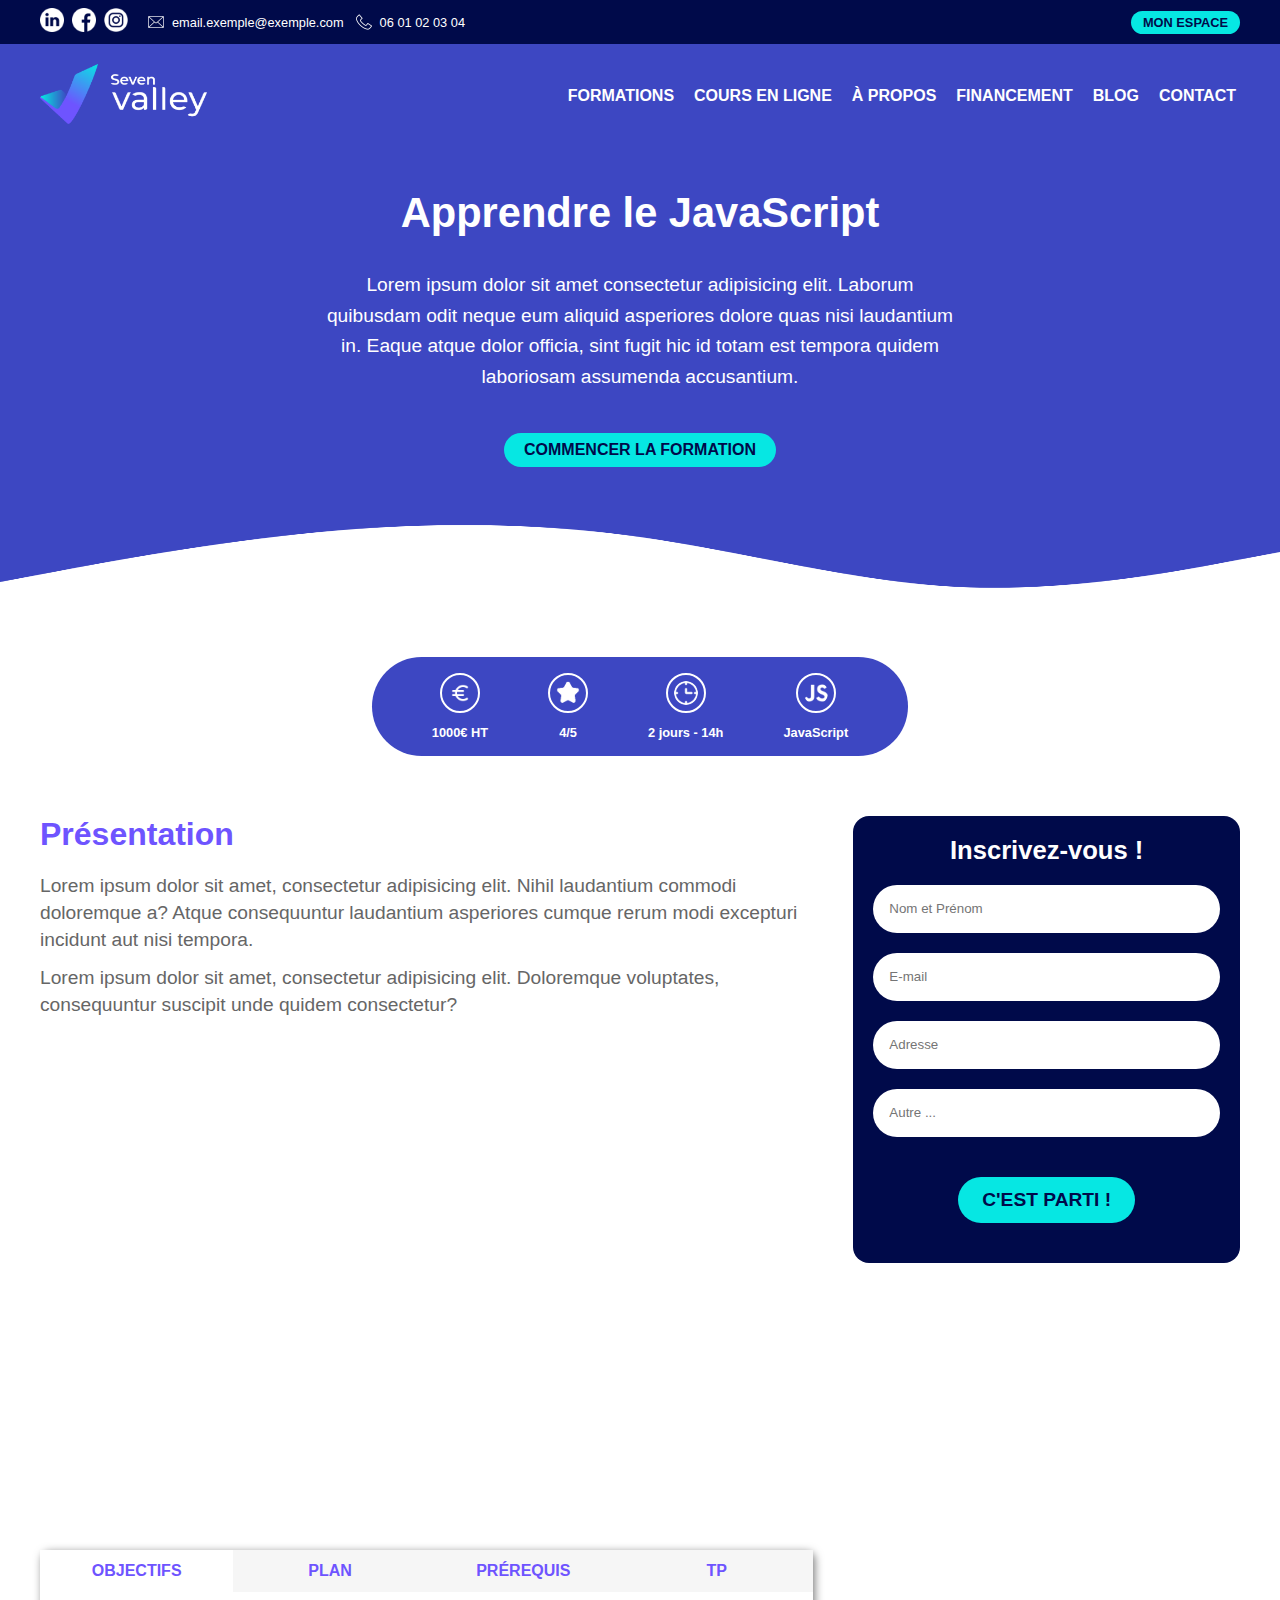
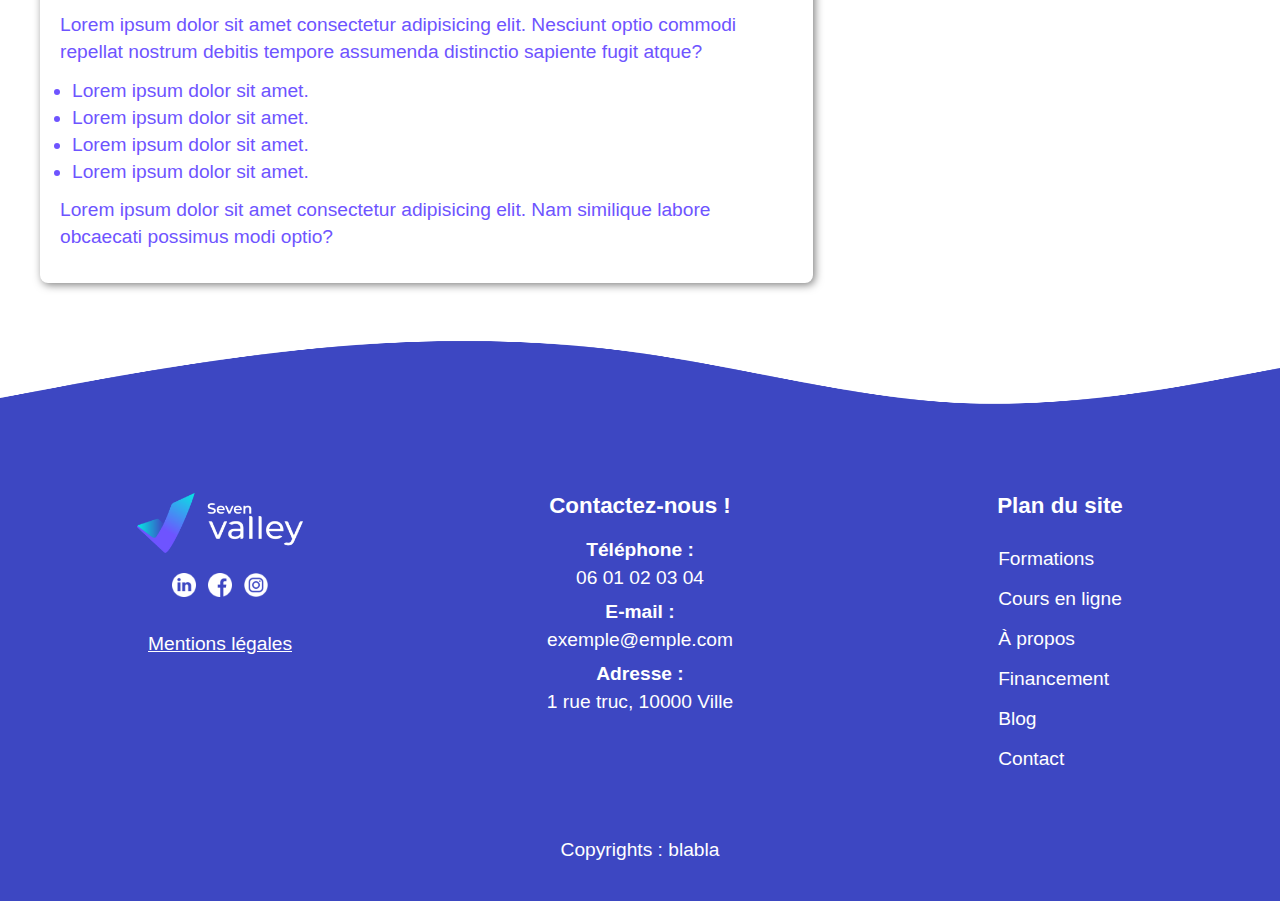
==== formation-details.html @ 1a5e779c "formation-details mobile & desktop" ====
<!DOCTYPE html>
<html lang="en">
	<head>
		<meta charset="UTF-8" />
		<meta name="viewport" content="width=device-width, initial-scale=1.0" />
		<meta
			name="description"
			content="Lorem ipsum, dolor sit amet consectetur adipisicing elit. Minus, vel." />
		<title>Seven Valley - Accueil</title>

		<link
			rel="stylesheet"
			href="./style/scss/formation-details/formation-details.css" />
	</head>
	<body>
		<header>
			<div class="banner--container">
				<section class="banner--wrapper section--wrapper">
					<div class="banner--content">
						<div class="banner--socials">
							<a href="#" class="link icon-size-small">
								<img src="./public/images/linkedin_full_white.png" alt="icon" />
							</a>
							<a href="#" class="link icon-size-small">
								<img src="./public/images/facebook_full_white.png" alt="icon" />
							</a>
							<a href="#" class="link icon-size-small">
								<img
									src="./public/images/instagram_full_white.png"
									alt="icon" />
							</a>
						</div>

						<div class="banner--contacts">
							<a
								href="#"
								class="link icon-size-smaller font-size-smaller font-color-white">
								<img src="./public/images/enveloppe_white.png" alt="icon" />
								email.exemple@exemple.com
							</a>
							<a
								href="#"
								class="link icon-size-smaller font-size-smaller font-color-white">
								<img src="./public/images/mobile_white.png" alt="icon" />
								06 01 02 03 04
							</a>
						</div>
					</div>

					<div class="user--container">
						<button
							id="userButton"
							class="btn-cta btn-size-small btn-theme-secondary">
							MON ESPACE
						</button>
					</div>
				</section>
			</div>

			<div class="header--main--container">
				<div class="menu--container">
					<div class="menu--wrapper section--wrapper">
						<a href="./index.html">
							<img
								src="./public/images/logo.png"
								alt="logo"
								class="menu--logo cursor" />
						</a>

						<div class="link cursor icon-size-large menu--hamburger--container">
							<img
								src="./public/images/menu_white.png"
								alt="icon"
								id="menuMobileButton" />
						</div>

						<nav class="menu--nav--desktop">
							<a href="./index.html" class="menu--link--desktop">FORMATIONS</a>
							<a href="./nos-formation.html" class="menu--link--desktop"
								>COURS EN LIGNE</a
							>
							<a href="./formation-details.html" class="menu--link--desktop"
								>&Agrave; PROPOS</a
							>
							<a href="#" class="menu--link--desktop">FINANCEMENT</a>
							<a href="#" class="menu--link--desktop">BLOG</a>
							<a href="#" class="menu--link--desktop">CONTACT</a>
						</nav>
					</div>

					<div class="menu--container--mobile" id="menuMobileContainer">
						<div class="menu--wrapper--mobile">
							<div
								class="menu--cross--container--mobile cursor icon-size-medium">
								<img
									src="./public/images/croix.png"
									alt="icon"
									id="menuMobileCrossButton" />
							</div>

							<nav class="menu--nav--mobile">
								<a
									href="./index.html"
									class="menu--link--mobile font-size-larger font-color-black font-weight-bold"
									>FORMATIONS</a
								>
								<a
									href="./nos-formation.html"
									class="menu--link--mobile font-size-larger font-color-black font-weight-bold"
									>COURS EN LIGNE</a
								>
								<a
									href="./formation-details.html"
									class="menu--link--mobile font-size-larger font-color-black font-weight-bold"
									>&Agrave; PROPOS</a
								>
								<a
									href="#"
									class="menu--link--mobile font-size-larger font-color-black font-weight-bold"
									>CONTACT</a
								>
								<a
									href="#"
									class="menu--link--mobile font-size-larger font-color-black font-weight-bold"
									>MON ESPACE</a
								>
							</nav>
						</div>
					</div>

					<div class="hero--container">
						<div class="hero--wrapper section--wrapper">
							<div
								class="hero--content--container hero--content--formationDetails">
								<h1 class="title-size-larger font-color-white">
									Apprendre le JavaScript
								</h1>
								<p class="font-size-medium font-color-white">
									Lorem ipsum dolor sit amet consectetur adipisicing elit.
									Laborum quibusdam odit neque eum aliquid asperiores dolore
									quas nisi laudantium in. Eaque atque dolor officia, sint fugit
									hic id totam est tempora quidem laboriosam assumenda
									accusantium.
								</p>

								<div class="hero--cta--container">
									<button
										id="heroButton"
										class="btn-cta btn-size-medium btn-theme-secondary">
										COMMENCER LA FORMATION
									</button>
								</div>
							</div>
						</div>
					</div>
				</div>
			</div>

			<div class="header--bottom">
				<img src="./public/images/wave.png" alt="deco" />
			</div>

			<main>
				<section class="resume--container">
					<div class="resume--wrapper">
						<div class="resume--section icon-size-large">
							<img src="./public/images/euro (1)_white.png" alt="icon" />
							<p class="font-size-smaller font-color-white font-weight-bold">
								<span>1000</span>€ HT
							</p>
						</div>

						<div class="resume--section icon-size-large">
							<img src="./public/images/star_white.png" alt="icon" />
							<p class="font-size-smaller font-color-white font-weight-bold">
								<span>4</span>/5
							</p>
						</div>

						<div class="resume--section icon-size-large">
							<img src="./public/images/lhorloge_white.png" alt="icon" />
							<p class="font-size-smaller font-color-white font-weight-bold">
								<span>2 jours - 14h</span>
							</p>
						</div>

						<div class="resume--section icon-size-large">
							<img src="./public/images/js_white.png" alt="icon" />
							<p class="font-size-smaller font-color-white font-weight-bold">
								<span>JavaScript</span>
							</p>
						</div>
					</div>
				</section>

				<section class="grid--container">
					<div class="grid--wrapper section--wrapper">
						<section class="description--container">
							<h2 class="title-size-large font-color-main">Présentation</h2>
							<p class="font-size-medium font-color-grey">
								Lorem ipsum dolor sit amet, consectetur adipisicing elit. Nihil
								laudantium commodi doloremque a? Atque consequuntur laudantium
								asperiores cumque rerum modi excepturi incidunt aut nisi
								tempora.
							</p>
							<p class="font-size-medium font-color-grey">
								Lorem ipsum dolor sit amet, consectetur adipisicing elit.
								Doloremque voluptates, consequuntur suscipit unde quidem
								consectetur?
							</p>
						</section>

						<section class="video--container">
							<iframe
								width="560"
								height="315"
								src="https://www.youtube.com/embed/C4fKF2J-hKU?si=i8AaSQhoHSLv7rYm"
								title="YouTube video player"
								frameborder="0"
								allow="accelerometer; autoplay; clipboard-write; encrypted-media; gyroscope; picture-in-picture; web-share"
								referrerpolicy="strict-origin-when-cross-origin"
								allowfullscreen></iframe>
						</section>

						<section class="details--container">
							<div class="details--header">
								<button
									class="btn-details font-color-main font-size-small font-weight-bold activated">
									OBJECTIFS
								</button>

								<button
									class="btn-details font-color-main font-size-small font-weight-bold">
									PLAN
								</button>

								<button
									class="btn-details font-color-main font-size-small font-weight-bold">
									PR&Eacute;REQUIS
								</button>

								<button
									class="btn-details font-color-main font-size-small font-weight-bold">
									TP
								</button>
							</div>

							<div class="details--content">
								<p class="font-size-medium font-color-main">
									Lorem ipsum dolor sit amet consectetur adipisicing elit.
									Nesciunt optio commodi repellat nostrum debitis tempore
									assumenda distinctio sapiente fugit atque?
								</p>
								<ul>
									<li class="font-size-medium font-color-main">
										Lorem ipsum dolor sit amet.
									</li>
									<li class="font-size-medium font-color-main">
										Lorem ipsum dolor sit amet.
									</li>
									<li class="font-size-medium font-color-main">
										Lorem ipsum dolor sit amet.
									</li>
									<li class="font-size-medium font-color-main">
										Lorem ipsum dolor sit amet.
									</li>
								</ul>
								<p class="font-size-medium font-color-main">
									Lorem ipsum dolor sit amet consectetur adipisicing elit. Nam
									similique labore obcaecati possimus modi optio?
								</p>
							</div>
						</section>

						<section class="suscribe--container">
							<h2 class="title-size-medium font-color-white font-weight-bold">
								Inscrivez-vous !
							</h2>

							<form action="#" class="suscribe--form">
								<input
									type="text"
									name="name"
									id="name"
									placeholder="Nom et Prénom" />
								<input
									type="text"
									name="email"
									id="email"
									placeholder="E-mail" />
								<input
									type="text"
									name="adresse"
									id="adresse"
									placeholder="Adresse" />
								<input
									type="text"
									name="other"
									id="other"
									placeholder="Autre ..." />

								<div class="details--cta--container">
									<button class="btn-cta btn-size-large btn-theme-secondary">
										C'EST PARTI !
									</button>
								</div>
							</form>
						</section>
					</div>
				</section>
			</main>

			<div class="footer--top">
				<img src="./public/images/wave (1).png" alt="deco" />
			</div>

			<footer class="footer--container">
				<div class="footer--wrapper section--wrapper">
					<div class="footer--left">
						<img src="./public/images/logo.png" alt="logo" />

						<div class="footer--socials">
							<a href="#" class="link icon-size-medium">
								<img src="./public/images/linkedin_full_white.png" alt="icon" />
							</a>
							<a href="#" class="link icon-size-medium">
								<img src="./public/images/facebook_full_white.png" alt="icon" />
							</a>
							<a href="#" class="link icon-size-medium">
								<img
									src="./public/images/instagram_full_white.png"
									alt="icon" />
							</a>
						</div>

						<a
							href="#"
							class="footer--mentionsLegales font-size-medium font-color-white"
							>Mentions légales</a
						>
					</div>
					<div class="footer--mid">
						<h3 class="title-size-small font-color-white">Contactez-nous !</h3>

						<div class="footer--mid--section">
							<p class="font-size-medium font-color-white font-weight-bold">
								Téléphone :
							</p>
							<a href="#" class="font-size-medium font-color-white"
								>06 01 02 03 04</a
							>
						</div>

						<div class="footer--mid--section">
							<p class="font-size-medium font-color-white font-weight-bold">
								E-mail :
							</p>
							<a href="#" class="font-size-medium font-color-white"
								>exemple@emple.com</a
							>
						</div>

						<div class="footer--mid--section">
							<p class="font-size-medium font-color-white font-weight-bold">
								Adresse :
							</p>
							<a href="#" class="font-size-medium font-color-white"
								>1 rue truc, 10000 Ville</a
							>
						</div>
					</div>
					<div class="footer--right">
						<h3 class="title-size-small font-color-white">Plan du site</h3>

						<nav class="footer--nav">
							<a href="./index.html" class="footer--link">Formations</a>
							<a href="./nos-formation.html" class="footer--link"
								>Cours en ligne</a
							>
							<a href="./formation-details.html" class="footer--link"
								>&Agrave; propos</a
							>
							<a href="#" class="footer--link">Financement</a>
							<a href="#" class="footer--link">Blog</a>
							<a href="#" class="footer--link">Contact</a>
						</nav>
					</div>

					<div class="footer--bottom">
						<p class="font-size-medium font-color-white">Copyrights : blabla</p>
					</div>
				</div>
			</footer>
		</header>
	</body>
</html>
---- style/scss/formation-details/formation-details.css ----
:root {
  --text-black: #333;
  --text-grey: #666;
  --text-white: #fff;
  --text-main: #000a4a;
  --text-main-light: #6e54ff;
  --text-secondary: #06e7e3;
  --bg-white: #fff;
  --bg-white-dark: #f6f6f6;
  --bg-main: #000a4a;
  --bg-main-light: #3d47c2;
  --bg-secondary: #06e7e3;
}

* {
  margin: 0;
  padding: 0;
  box-sizing: border-box;
  text-decoration: none;
}

html {
  font-size: 16px;
  font-family: Arial, Helvetica, sans-serif;
}

body {
  width: 100vw;
  max-width: 100%;
  min-height: 100vh;
}

.banner--container {
  width: 100%;
  background: var(--bg-main);
}

.banner--wrapper {
  padding-top: 6px;
  padding-bottom: 6px;
  display: flex;
  align-items: center;
  justify-content: space-between;
}

.banner--content {
  width: 100%;
  display: flex;
  align-items: center;
  justify-content: space-between;
}

.banner--socials {
  display: flex;
  align-items: center;
  gap: 8px;
}

.banner--contacts {
  display: flex;
  align-items: center;
  gap: 12px;
}
.banner--contacts .link {
  display: flex;
  align-items: center;
  gap: 8px;
}

.user--container {
  display: none;
}

@media (min-width: 769px) {
  .banner--wrapper {
    padding-top: 8px;
    padding-bottom: 8px;
  }
  .banner--content {
    justify-content: flex-start;
    gap: 20px;
  }
  .user--container {
    display: block;
  }
}
.menu--wrapper {
  padding-top: 12px;
  padding-bottom: 12px;
  display: flex;
  align-items: center;
  justify-content: space-between;
}

.menu--nav--desktop {
  display: none;
}

.menu--logo {
  height: 40px;
  width: auto;
}

.menu--container--mobile {
  width: 100vw;
  height: 100vh;
  background: #fff;
  box-shadow: 2px 2px 4px rgba(0, 0, 0, 0.5);
  position: fixed;
  top: 0;
  left: -100%;
  transition: all 0.4s ease-in-out;
}
.menu--container--mobile.opened {
  left: 0;
}

.menu--wrapper--mobile {
  padding: 40px 20px;
  display: flex;
  flex-direction: column;
}

.menu--cross--container--mobile {
  display: flex;
  align-items: center;
  justify-content: end;
  margin-bottom: 40px;
}

.menu--nav--mobile {
  display: flex;
  flex-direction: column;
}

.menu--link--mobile {
  height: 60px;
  padding: 0 12px;
  display: flex;
  align-items: center;
}

@media (min-width: 976px) {
  .menu--hamburger--container {
    display: none;
  }
  .menu--container--mobile {
    display: none;
  }
  .menu--wrapper {
    padding-top: 20px;
    padding-bottom: 20px;
  }
  .menu--logo {
    height: 60px;
  }
  .menu--nav--desktop {
    display: flex;
    align-items: center;
    gap: 12px;
  }
  .menu--link--desktop {
    width: -moz-fit-content;
    width: fit-content;
    padding: 4px 4px;
    font-weight: bold;
    color: var(--text-white);
    display: flex;
    align-items: center;
  }
}
.hero--wrapper {
  padding-top: 40px;
  padding-bottom: 40px;
  display: flex;
  flex-wrap: wrap;
}

.hero--content--container h1 {
  margin-bottom: 32px;
  text-align: center;
  line-height: 1.2;
}
.hero--content--container p {
  margin-bottom: 40px;
  text-align: center;
  line-height: 1.6;
}

.hero--cta--container {
  display: flex;
  justify-content: center;
}

.hero--image--container {
  display: none;
}

@media (min-width: 976px) {
  .hero--wrapper {
    flex-wrap: nowrap;
    gap: 100px;
  }
  .hero--content--container {
    flex-grow: 1;
  }
  .hero--content--container h1 {
    text-align: start;
  }
  .hero--content--container p {
    text-align: start;
  }
  .hero--image--container {
    width: clamp(450px, 80%, 550px);
    aspect-ratio: 1/1;
    border-radius: 100px;
    display: flex;
    justify-content: center;
    align-items: flex-start;
    overflow: hidden;
  }
  .hero--image--container img {
    width: 100%;
    height: auto;
    -o-object-fit: cover;
       object-fit: cover;
  }
  .hero--cta--container {
    justify-content: flex-start;
  }
}
.hero--content--formations, .hero--content--formationDetails {
  width: clamp(200px, 100%, 640px);
  margin: auto;
  flex-grow: 0;
}
.hero--content--formations h1, .hero--content--formationDetails h1 {
  text-align: center;
}
.hero--content--formations p, .hero--content--formationDetails p {
  text-align: center;
}

.hero--content--formationDetails .hero--cta--container {
  display: flex;
  align-items: center;
  justify-content: center;
}

.header--main--container {
  background: var(--bg-main-light);
}

.header--bottom {
  width: 100%;
  height: 150px;
}
.header--bottom img {
  height: 150px;
  width: 100vw;
  -o-object-fit: fill;
     object-fit: fill;
}

.resume--wrapper {
  width: -moz-fit-content;
  width: fit-content;
  padding: 12px 32px;
  margin: auto;
  background: var(--bg-main-light);
  border-radius: 100px;
  display: flex;
  align-items: center;
  gap: 32px;
  margin-bottom: 60px;
}

.resume--section {
  display: flex;
  flex-direction: column;
  align-items: center;
  gap: 12px;
}
.resume--section img {
  border: 2px solid var(--bg-white);
  border-radius: 100px;
  padding: 6px;
}
.resume--section p {
  white-space: nowrap;
}

@media (min-width: 769px) {
  .resume--wrapper {
    padding: 16px 60px;
    gap: 60px;
  }
}
.grid--container {
  margin-bottom: 40px;
}

.grid--wrapper {
  display: grid;
  grid-template-columns: 1fr;
  gap: 40px;
}

@media (min-width: 769px) {
  .grid--wrapper {
    grid-template-columns: 2fr 1fr;
    gap: 40px 40px;
  }
}
.description--container h2 {
  margin-bottom: 20px;
}
.description--container p {
  margin-bottom: 12px;
  line-height: 1.4;
}

@media (min-width: 769px) {
  .description--container {
    grid-area: 1/1/2/2;
  }
}
iframe {
  aspect-ratio: 16/9;
  height: 100%;
  width: 100%;
}

@media (min-width: 769px) {
  .video--container {
    grid-area: 2/1/3/2;
  }
}
.details--container {
  width: 100%;
  border-radius: 8px;
  box-shadow: 2px 2px 8px rgba(0, 0, 0, 0.5);
}

.details--header {
  display: flex;
  align-items: center;
  justify-content: space-evenly;
}

.details--content {
  width: 100%;
  padding: 20px;
}
.details--content p, .details--content ul {
  margin-bottom: 12px;
  line-height: 1.4;
}
.details--content li {
  position: relative;
  left: 12px;
}

@media (min-width: 769px) {
  .details--container {
    grid-area: 3/1/4/2;
  }
}
.suscribe--container {
  height: -moz-fit-content;
  height: fit-content;
  background: var(--bg-main);
  padding: 20px 20px 40px;
  border-radius: 16px;
}
.suscribe--container h2 {
  margin-bottom: 20px;
  text-align: center;
}

.suscribe--form {
  width: 100%;
  display: flex;
  flex-direction: column;
  align-items: center;
  gap: 20px;
}
.suscribe--form input {
  width: 100%;
  height: 48px;
  padding: 0 16px;
  background: var(--bg-white);
  outline: none;
  border: none;
  border-radius: 100px;
}
.suscribe--form input:nth-child(4) {
  margin-bottom: 20px;
}

@media (min-width: 769px) {
  .suscribe--container {
    grid-area: 1/2/4/3;
  }
}
.footer--top {
  width: 100%;
  height: 150px;
}
.footer--top img {
  height: 150px;
  width: 100vw;
  -o-object-fit: fill;
     object-fit: fill;
}

.footer--container {
  background: var(--bg-main-light);
}
.footer--container h3 {
  text-align: center;
}

.footer--wrapper {
  padding-top: 20px;
  padding-bottom: 40px;
  display: grid;
  grid-template-columns: repeat(1, 1fr);
  gap: 60px;
}

.footer--left {
  display: flex;
  flex-direction: column;
  align-items: center;
}
.footer--left img {
  height: 60px;
  width: auto;
  margin-bottom: 20px;
}

.footer--socials {
  display: flex;
  align-items: center;
  gap: 12px;
  margin-bottom: 12px;
}

.footer--mentionsLegales {
  text-decoration: underline;
}

.footer--mid h3 {
  margin-bottom: 20px;
}

.footer--mid--section {
  display: flex;
  flex-direction: column;
  gap: 6px;
  margin-bottom: 12px;
  text-align: center;
}

.footer--right h3 {
  margin-bottom: 20px;
}

.footer--nav {
  width: -moz-fit-content;
  width: fit-content;
  display: flex;
  flex-direction: column;
  margin: auto;
}

.footer--link {
  height: 32px;
  width: -moz-fit-content;
  width: fit-content;
  display: flex;
  align-items: center;
  color: var(--text-white);
  font-size: 0.8rem;
}

.footer--bottom {
  display: flex;
  align-items: center;
  justify-content: center;
}

@media (min-width: 976px) {
  .footer--wrapper {
    grid-template-columns: repeat(3, 1fr);
    gap: 60px;
  }
  .footer--link {
    height: 40px;
    font-size: 1.2rem;
  }
  .footer--bottom {
    grid-area: 2/2/3/3;
  }
}
.font-size-smaller {
  font-size: 0.6rem;
}

.font-size-small {
  font-size: 0.8rem;
}

.font-size-medium {
  font-size: 1rem;
}

.font-size-large {
  font-size: 1.2rem;
}

.font-size-larger {
  font-size: 1.4rem;
}

.title-size-small {
  font-size: 1.2rem;
  font-weight: bold;
}

.title-size-medium {
  font-size: 1.6rem;
  font-weight: bold;
}

.title-size-larger {
  font-size: 2rem;
  font-weight: bold;
}

.font-weight-bold {
  font-weight: bold;
}

.font-color-white {
  color: var(--text-white);
}

.font-color-black {
  color: var(--text-black);
}

.font-color-grey {
  color: var(--text-grey);
}

.font-color-main {
  color: var(--text-main-light);
}

@media (min-width: 769px) {
  .font-size-smaller {
    font-size: 0.8rem;
  }
  .font-size-small {
    font-size: 1rem;
  }
  .font-size-medium {
    font-size: 1.2rem;
  }
  .font-size-large {
    font-size: 1.4rem;
  }
  .title-size-small {
    font-size: 1.4rem;
  }
  .title-size-large {
    font-size: 2rem;
  }
  .title-size-larger {
    font-size: 2.6rem;
  }
}
.section--wrapper {
  max-width: 1280px;
  padding-left: 20px;
  padding-right: 20px;
  margin: auto;
}

@media (min-width: 769px) {
  .section--wrapper {
    padding-left: 30px;
    padding-right: 30px;
  }
}
@media (min-width: 967px) {
  .section--wrapper {
    padding-left: 40px;
    padding-right: 40px;
  }
}
.btn-cta {
  width: -moz-fit-content;
  width: fit-content;
  border: none;
  border-radius: 100px;
  font-weight: bold;
  white-space: nowrap;
  cursor: pointer;
}

.btn-filter {
  width: -moz-fit-content;
  width: fit-content;
  border: none;
  border-radius: 100px;
  white-space: nowrap;
  cursor: pointer;
}

.btn-details {
  width: 100%;
  padding: 12px 0px;
  background: var(--bg-white-dark);
  border: none;
  display: flex;
  align-items: center;
  justify-content: center;
  cursor: pointer;
}
.btn-details.activated {
  background: var(--bg-white);
}

.btn-size-small {
  padding: 4px 12px;
  font-size: 0.8rem;
}

.btn-size-medium {
  padding: 8px 20px;
  font-size: 1rem;
}

.btn-size-large {
  padding: 12px 24px;
  font-size: 1.2rem;
}

.btn-theme-secondary {
  color: var(--text-main);
  background: var(--bg-secondary);
}

.btn-theme-transparent {
  color: var(--text-secondary);
  background: transparent;
  border: 2px solid var(--bg-secondary);
}

.btn-theme-main {
  background: var(--bg-main-light);
}

.btn-theme-white {
  background: var(--bg-white);
}

.icon-size-smaller img {
  height: 12px;
  width: auto;
}

.icon-size-small img {
  height: 16px;
  width: auto;
}

.icon-size-medium img {
  height: 24px;
  width: auto;
}

.icon-size-large img {
  height: 40px;
  width: auto;
}

@media (min-width: 769px) {
  .icon-size-smaller img {
    height: 16px;
  }
  .icon-size-small img {
    height: 24px;
  }
}
.link {
  cursor: pointer;
}

.cursor {
  cursor: pointer;
}/*# sourceMappingURL=formation-details.css.map */
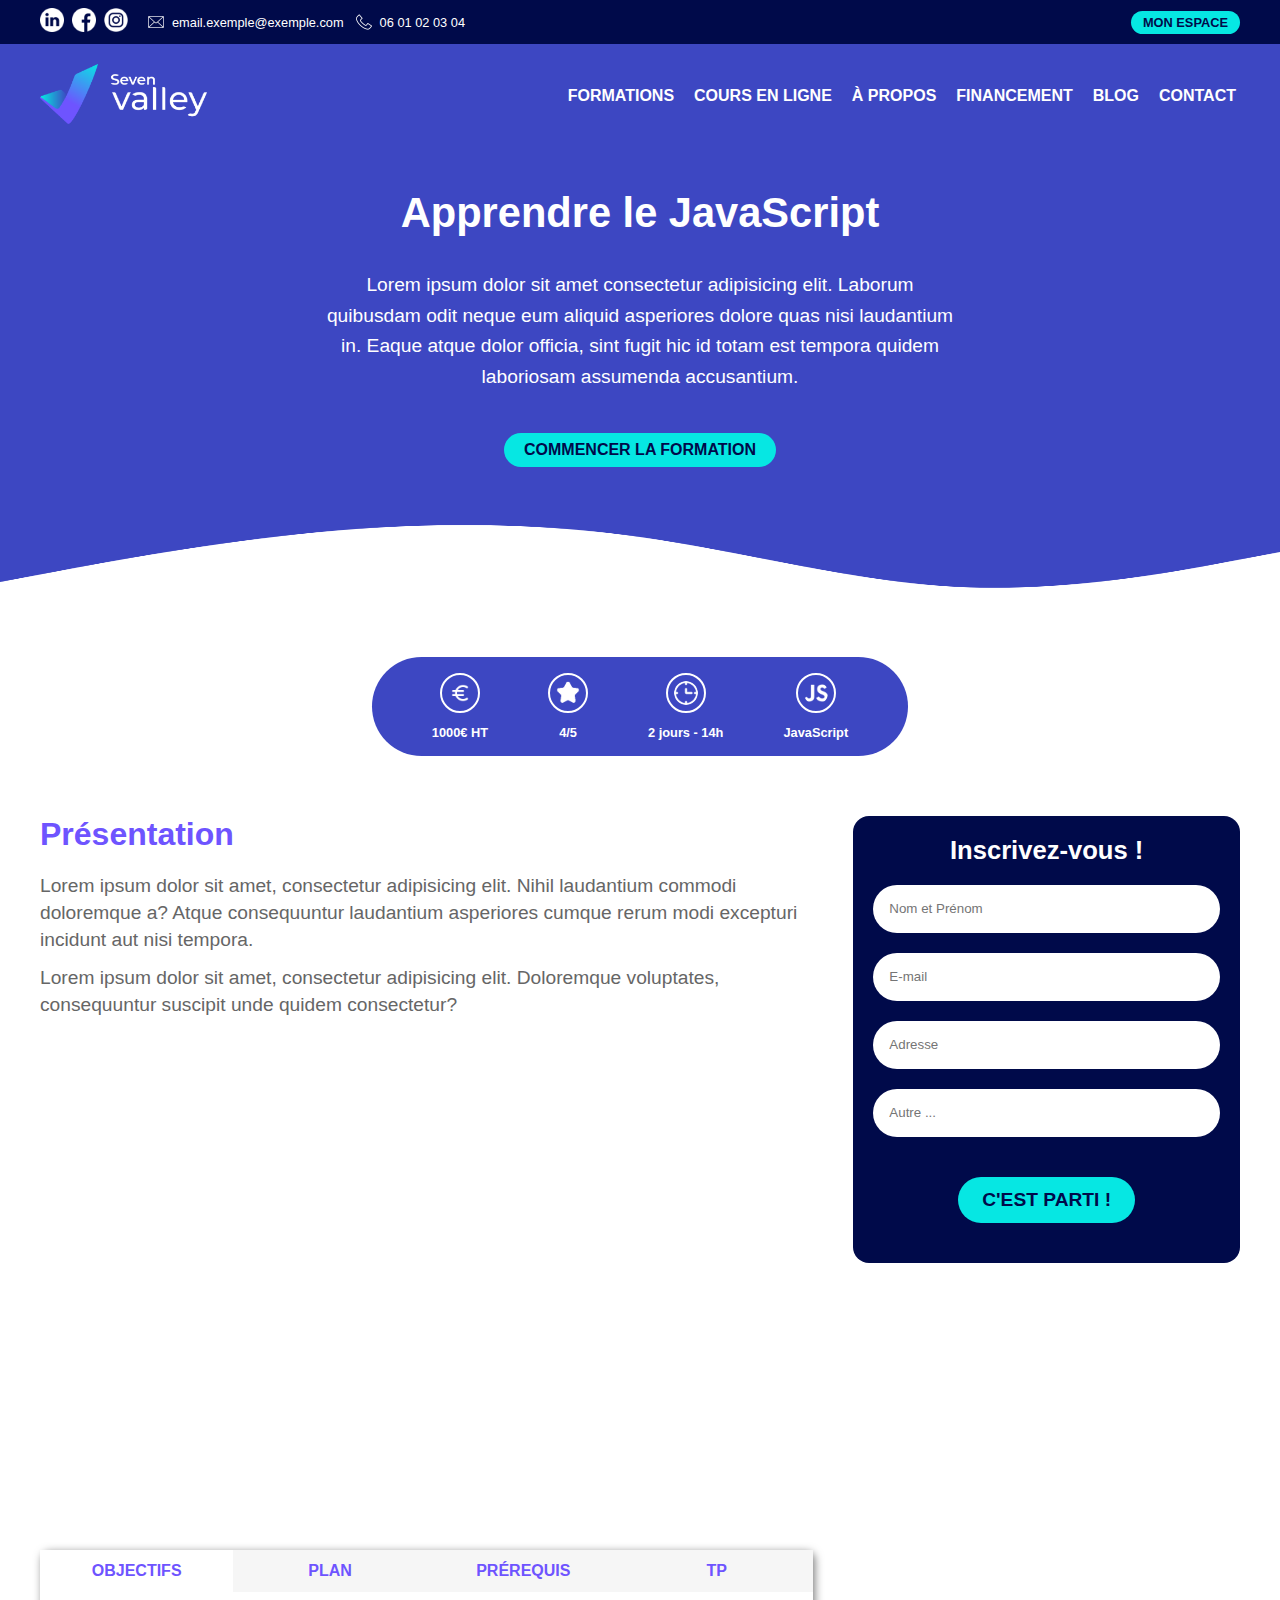
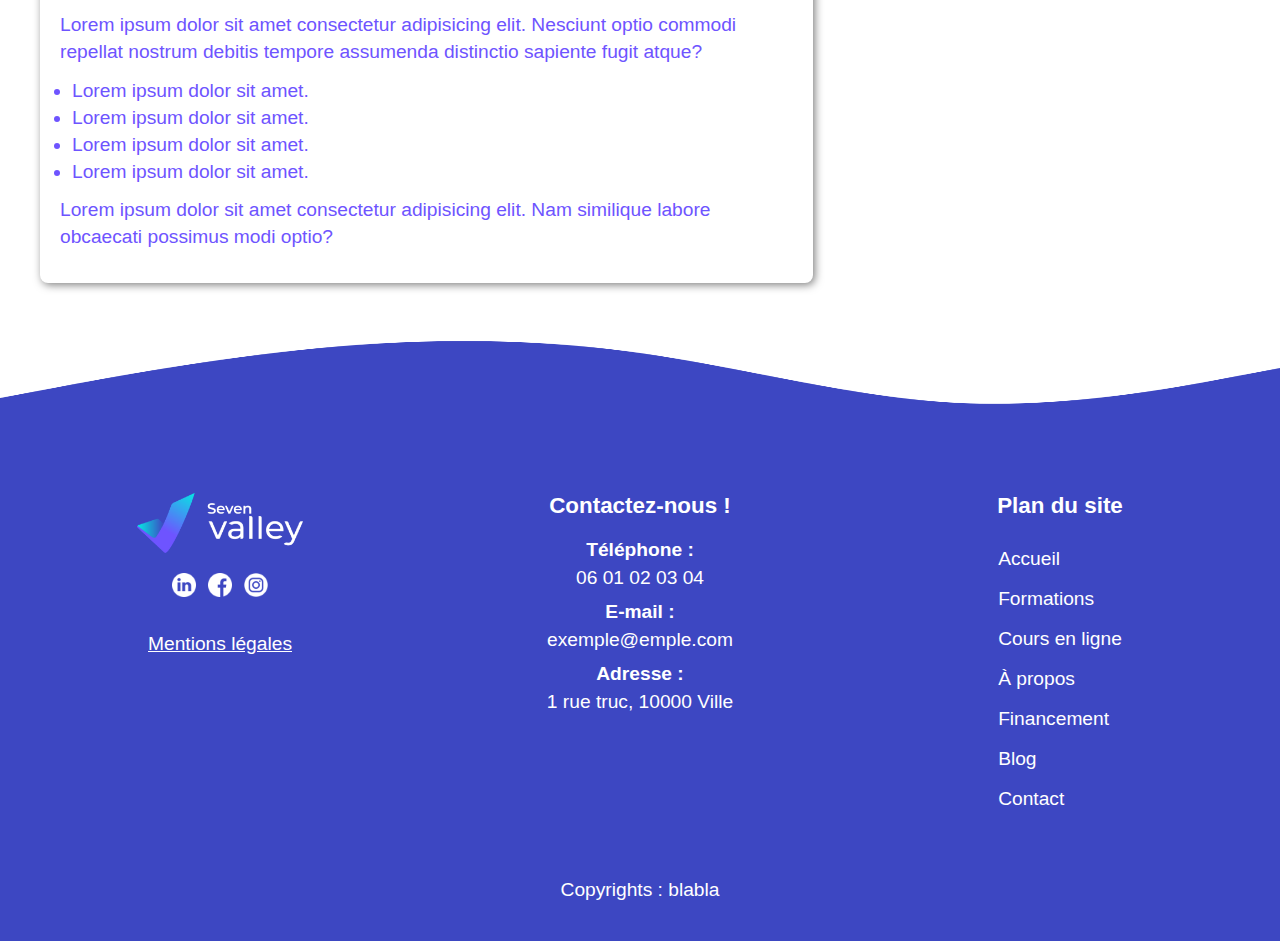
==== commit 5107ba9b: "correction nav, ajout nos-cours-en-ligne" ====
--- a/formation-details.html
+++ b/formation-details.html
@@ -71,58 +71,91 @@
 							<img
 								src="./public/images/menu_white.png"
 								alt="icon"
-								id="menuMobileButton" />
+								id="buttonHamburger" />
 						</div>
 
 						<nav class="menu--nav--desktop">
-							<a href="./index.html" class="menu--link--desktop">FORMATIONS</a>
-							<a href="./nos-formation.html" class="menu--link--desktop"
+							<a
+								href="./nos-formations.html"
+								class="menu--link--desktop"
+								id="linkElementDeskFormations"
+								>FORMATIONS</a
+							>
+							<a
+								href="./nos-cours-en-ligne.html"
+								class="menu--link--desktop"
+								id="linkElementDeskCoursEnLigne"
 								>COURS EN LIGNE</a
 							>
-							<a href="./formation-details.html" class="menu--link--desktop"
+							<a
+								href="#"
+								class="menu--link--desktop"
+								id="linkElementDeskAPropos"
 								>&Agrave; PROPOS</a
 							>
-							<a href="#" class="menu--link--desktop">FINANCEMENT</a>
+							<a
+								href="#"
+								class="menu--link--desktop"
+								id="linkElementFinancement"
+								>FINANCEMENT</a
+							>
 							<a href="#" class="menu--link--desktop">BLOG</a>
-							<a href="#" class="menu--link--desktop">CONTACT</a>
+							<a
+								href="#"
+								class="menu--link--desktop"
+								id="linkElementDeskContact"
+								>CONTACT</a
+							>
 						</nav>
 					</div>
 
-					<div class="menu--container--mobile" id="menuMobileContainer">
+					<div class="menu--container--mobile" id="menuMobile">
 						<div class="menu--wrapper--mobile">
 							<div
 								class="menu--cross--container--mobile cursor icon-size-medium">
 								<img
 									src="./public/images/croix.png"
 									alt="icon"
-									id="menuMobileCrossButton" />
+									id="buttonCross" />
 							</div>
 
 							<nav class="menu--nav--mobile">
 								<a
 									href="./index.html"
-									class="menu--link--mobile font-size-larger font-color-black font-weight-bold"
+									class="menu--link--mobile"
+									id="linkElementDeskFormations"
+									>ACCUEIL</a
+								>
+								<a
+									href="./nos-formations.html"
+									class="menu--link--mobile"
+									id="linkElementDeskFormations"
 									>FORMATIONS</a
 								>
 								<a
-									href="./nos-formation.html"
-									class="menu--link--mobile font-size-larger font-color-black font-weight-bold"
+									href="./nos-cours-en-ligne.html"
+									class="menu--link--mobile"
+									id="linkElementDeskCoursEnLigne"
 									>COURS EN LIGNE</a
 								>
 								<a
-									href="./formation-details.html"
-									class="menu--link--mobile font-size-larger font-color-black font-weight-bold"
+									href="#"
+									class="menu--link--mobile"
+									id="linkElementDeskAPropos"
 									>&Agrave; PROPOS</a
 								>
 								<a
 									href="#"
-									class="menu--link--mobile font-size-larger font-color-black font-weight-bold"
+									class="menu--link--mobile"
+									id="linkElementFinancement"
+									>FINANCEMENT</a
+								>
+								<a href="#" class="menu--link--mobile">BLOG</a>
+								<a
+									href="#"
+									class="menu--link--mobile"
+									id="linkElementDeskContact"
 									>CONTACT</a
-								>
-								<a
-									href="#"
-									class="menu--link--mobile font-size-larger font-color-black font-weight-bold"
-									>MON ESPACE</a
 								>
 							</nav>
 						</div>
@@ -144,11 +177,13 @@
 								</p>
 
 								<div class="hero--cta--container">
-									<button
-										id="heroButton"
-										class="btn-cta btn-size-medium btn-theme-secondary">
-										COMMENCER LA FORMATION
-									</button>
+									<a href="./formation.html">
+										<button
+											id="heroButton"
+											class="btn-cta btn-size-medium btn-theme-secondary">
+											COMMENCER LA FORMATION
+										</button>
+									</a>
 								</div>
 							</div>
 						</div>
@@ -373,13 +408,14 @@
 						<h3 class="title-size-small font-color-white">Plan du site</h3>
 
 						<nav class="footer--nav">
-							<a href="./index.html" class="footer--link">Formations</a>
-							<a href="./nos-formation.html" class="footer--link"
+							<a href="./index.html" class="footer--link">Accueil</a>
+							<a href="./nos-formations.html" class="footer--link"
+								>Formations</a
+							>
+							<a href="./nos-formations.html" class="footer--link"
 								>Cours en ligne</a
 							>
-							<a href="./formation-details.html" class="footer--link"
-								>&Agrave; propos</a
-							>
+							<a href="#" class="footer--link">&Agrave; propos</a>
 							<a href="#" class="footer--link">Financement</a>
 							<a href="#" class="footer--link">Blog</a>
 							<a href="#" class="footer--link">Contact</a>
@@ -393,4 +429,6 @@
 			</footer>
 		</header>
 	</body>
+
+	<script type="module" src="./src/main.js"></script>
 </html>
--- a/style/scss/formation-details/formation-details.css
+++ b/style/scss/formation-details/formation-details.css
@@ -168,6 +168,9 @@
     display: flex;
     align-items: center;
   }
+  .menu--link--desktop.activated {
+    color: #06e7e3;
+  }
 }
 .hero--wrapper {
   padding-top: 40px;
@@ -251,6 +254,13 @@
   background: var(--bg-main-light);
 }
 
+.bg--zero {
+  background: none;
+}
+.bg--zero a {
+  color: var(--text-main);
+}
+
 .header--bottom {
   width: 100%;
   height: 150px;
